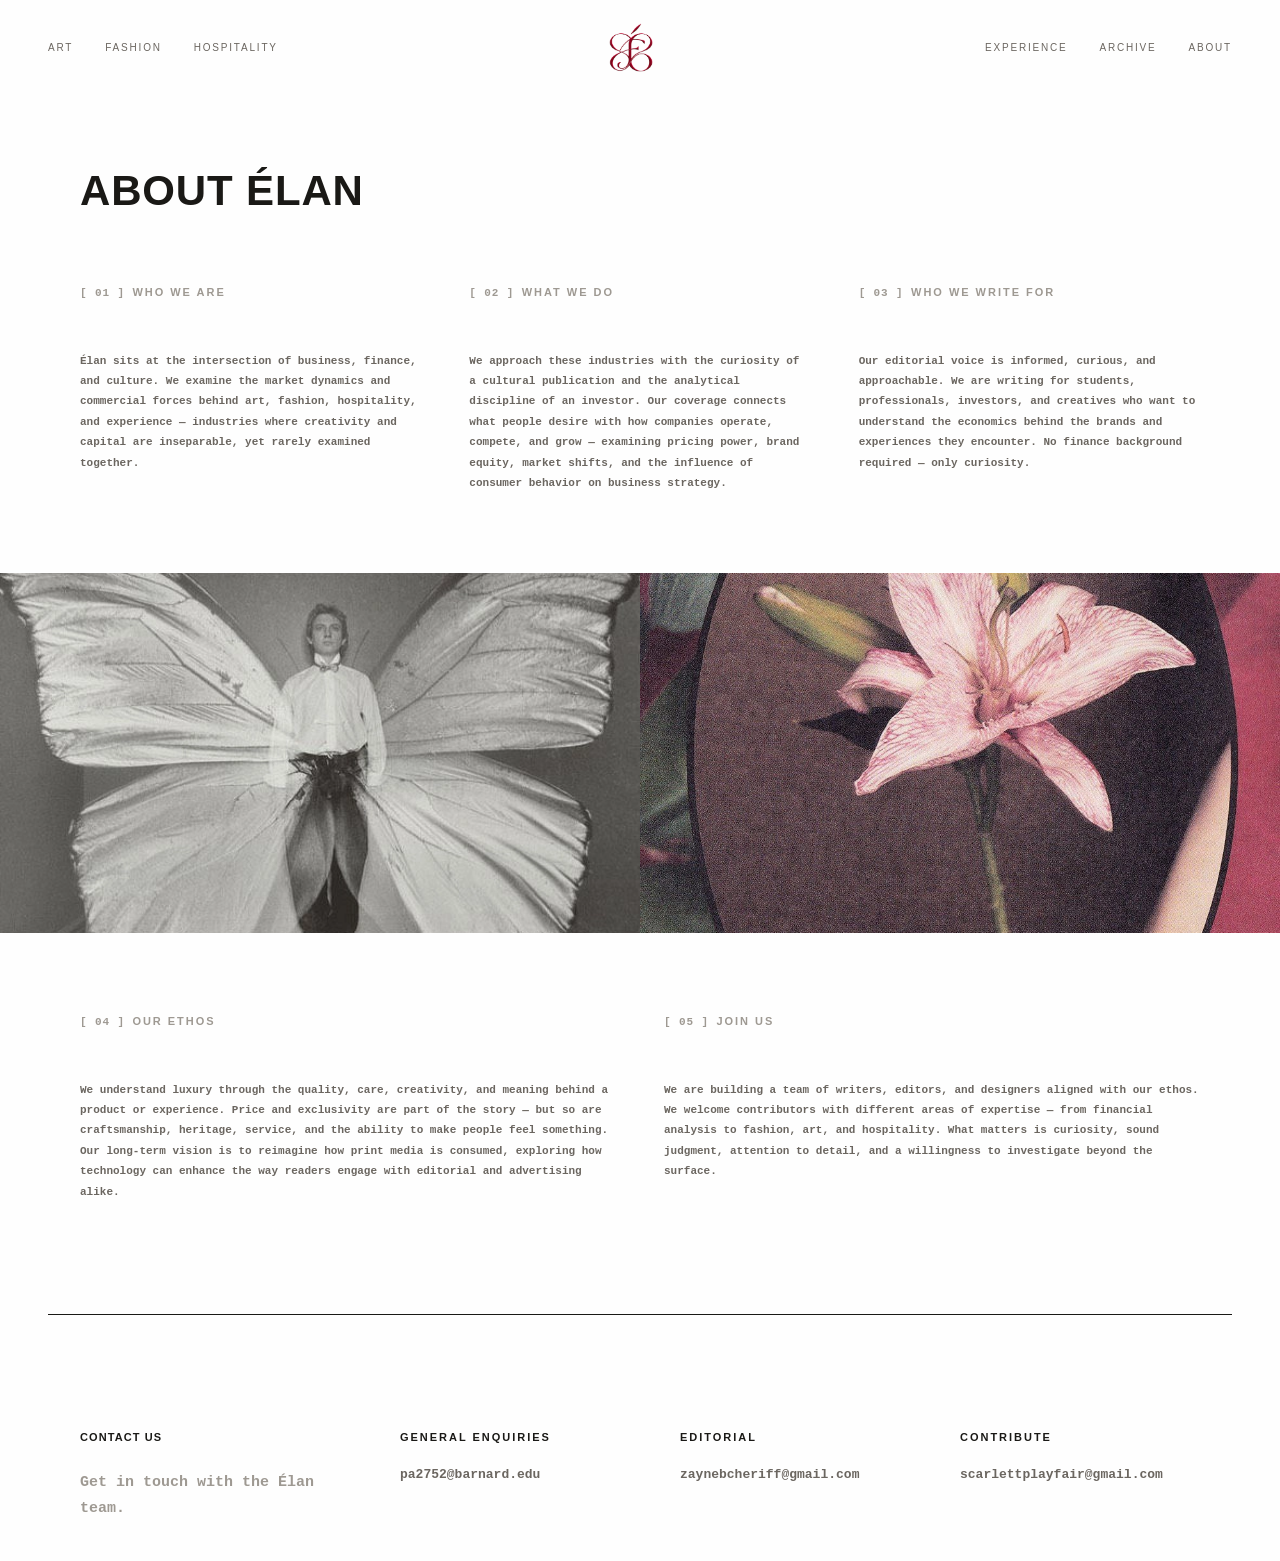
==== about.html @ d8a5c041 "Initial commit — Élan magazine website" ====
<!DOCTYPE html>
<html lang="en">
<head>
  <meta charset="UTF-8" />
  <meta name="viewport" content="width=device-width, initial-scale=1.0" />
  <title>About — Élan</title>
  <link rel="icon" type="image/png" href="logo.png" />
  <link rel="stylesheet" href="style.css" />
  <link rel="stylesheet" href="about.css" />
</head>
<body>

  <!-- NAV -->
  <nav class="nav">
    <div class="nav-left">
      <a href="#">Art</a>
      <a href="#">Fashion</a>
      <a href="#">Hospitality</a>
    </div>
    <div class="nav-logo">
      <a href="index.html"><img src="logo.png" alt="Élan" class="nav-logo-img" /></a>
    </div>
    <div class="nav-right">
      <a href="#">Experience</a>
      <a href="#">Archive</a>
      <a href="#">About</a>
    </div>
  </nav>

  <main class="about-main">

    <div class="about-title-wrap">
      <h1 class="about-title">About Élan</h1>
    </div>

    <!-- THREE COLUMN SECTION -->
    <section class="about-columns">

      <div class="about-col">
        <p class="about-num">[ 01 ] <span class="about-num-title">Who We Are</span></p>
        <p class="about-body">Élan sits at the intersection of business, finance, and culture. We examine the market dynamics and commercial forces behind art, fashion, hospitality, and experience — industries where creativity and capital are inseparable, yet rarely examined together.</p>
      </div>

      <div class="about-col">
        <p class="about-num">[ 02 ] <span class="about-num-title">What We Do</span></p>
        <p class="about-body">We approach these industries with the curiosity of a cultural publication and the analytical discipline of an investor. Our coverage connects what people desire with how companies operate, compete, and grow — examining pricing power, brand equity, market shifts, and the influence of consumer behavior on business strategy.</p>
      </div>

      <div class="about-col">
        <p class="about-num">[ 03 ] <span class="about-num-title">Who We Write For</span></p>
        <p class="about-body">Our editorial voice is informed, curious, and approachable. We are writing for students, professionals, investors, and creatives who want to understand the economics behind the brands and experiences they encounter. No finance background required — only curiosity.</p>
      </div>

    </section>

    <!-- IMAGE PAIR -->
    <section class="about-images">
      <div class="about-img-wrap about-img-dark">
        <img src="img-5.webp" alt="Archive" />
      </div>
      <div class="about-img-wrap about-img-light">
        <img src="img-1.webp" alt="Flora" />
      </div>
    </section>

    <!-- ETHOS -->
    <section class="about-ethos">
      <div class="about-ethos-inner">
        <p class="about-ethos-label">[ 04 ] <span class="about-num-title">Our Ethos</span></p>
        <p class="about-ethos-body">We understand luxury through the quality, care, creativity, and meaning behind a product or experience. Price and exclusivity are part of the story — but so are craftsmanship, heritage, service, and the ability to make people feel something. Our long-term vision is to reimagine how print media is consumed, exploring how technology can enhance the way readers engage with editorial and advertising alike.</p>
      </div>
      <div class="about-ethos-inner">
        <p class="about-ethos-label">[ 05 ] <span class="about-num-title">Join Us</span></p>
        <p class="about-ethos-body">We are building a team of writers, editors, and designers aligned with our ethos. We welcome contributors with different areas of expertise — from financial analysis to fashion, art, and hospitality. What matters is curiosity, sound judgment, attention to detail, and a willingness to investigate beyond the surface.</p>
      </div>
    </section>

    <!-- CONTACT -->
    <section class="about-contact">
      <div class="section-divider"></div>
      <div class="about-contact-inner">
        <div class="about-contact-left">
          <p class="section-label">Contact Us</p>
          <p class="about-contact-sub">Get in touch with the Élan team.</p>
        </div>
        <div class="about-contact-right">
          <div class="about-contact-item">
            <p class="about-contact-label">General Enquiries</p>
            <a href="mailto:pa2752@barnard.edu" class="about-contact-link">pa2752@barnard.edu</a>
          </div>
          <div class="about-contact-item">
            <p class="about-contact-label">Editorial</p>
            <a href="mailto:zaynebcheriff@gmail.com" class="about-contact-link">zaynebcheriff@gmail.com</a>
          </div>
          <div class="about-contact-item">
            <p class="about-contact-label">Contribute</p>
            <a href="mailto:scarlettplayfair@gmail.com" class="about-contact-link">scarlettplayfair@gmail.com</a>
          </div>
        </div>
      </div>
    </section>

  </main>

</body>
</html>
---- style.css ----
/* ── RESET & BASE ── */
*, *::before, *::after { box-sizing: border-box; margin: 0; padding: 0; }

:root {
  --bg: #fefefe;
  --ink: #1a1916;
  --ink-light: #6b6660;
  --ink-faint: #9e9992;
  --rule: #1a1916;
  --sans: 'Helvetica Neue', Helvetica, Arial, sans-serif;
  --serif: 'Times New Roman', Times, serif;
  --mono: 'Courier New', Courier, monospace;
}

html { scroll-behavior: smooth; }

body {
  background: var(--bg);
  color: var(--ink);
  font-family: var(--sans);
  font-size: 13px;
  font-weight: 400;
  line-height: 1.6;
  -webkit-font-smoothing: antialiased;
}

a { color: inherit; text-decoration: none; }

/* ── NAV ── */
.nav {
  display: flex;
  align-items: center;
  justify-content: space-between;
  padding: 22px 48px;
  position: sticky;
  top: 0;
  background: var(--bg);
  z-index: 100;
  border-bottom: 1px solid transparent;
}

.nav-left, .nav-right {
  display: flex;
  gap: 32px;
}

.nav-left a, .nav-right a {
  font-size: 10px;
  letter-spacing: 0.18em;
  text-transform: uppercase;
  color: var(--ink-light);
  transition: color 0.2s;
}

.nav-left a:hover, .nav-right a:hover { color: var(--ink); }

.nav-logo {
  display: flex;
  align-items: center;
  justify-content: center;
}

.nav-logo-img {
  height: 52px;
  width: auto;
  display: block;
}

/* ── PAGE HEADER ── */
.page-header {
  text-align: center;
  padding: 36px 48px 28px;
}

.page-title {
  display: flex;
  align-items: center;
  justify-content: center;
  gap: 18px;
  font-size: 0;
}

.title-sans {
  font-family: var(--sans);
  font-size: 12px;
  font-weight: 400;
  letter-spacing: 0.38em;
  text-transform: uppercase;
  color: var(--ink);
}

.title-italic {
  font-family: var(--serif);
  font-size: 26px;
  font-weight: 700;
  font-style: italic;
  letter-spacing: 0.02em;
  text-transform: none;
}

.title-rule {
  display: inline-block;
  width: 56px;
  height: 1px;
  background: var(--ink);
  vertical-align: middle;
  flex-shrink: 0;
}

/* ── SECTIONS ── */
.section {
  padding: 0 48px 90px;
}

.section:first-of-type {
  padding-top: 48px;
}


.section-label {
  font-size: 11px;
  font-weight: 600;
  letter-spacing: 0.1em;
  text-transform: uppercase;
  color: var(--ink);
  margin-bottom: 24px;
}

.section-divider {
  width: 100%;
  height: 1px;
  background: var(--rule);
  margin-top: 12px;
  margin-bottom: 90px;
}

/* ── SCROLL ROW ── */
.scroll-row-wrap {
  position: relative;
}

.scroll-row {
  display: flex;
  gap: 20px;
  overflow-x: auto;
  overflow-y: visible;
  scrollbar-width: none;
  -ms-overflow-style: none;
  padding-bottom: 4px;
}

.scroll-row::-webkit-scrollbar { display: none; }

.scroll-fade-right {
  position: absolute;
  top: 0; right: 0;
  width: 80px;
  height: calc(100% - 4px);
  background: linear-gradient(to right, transparent, var(--bg));
  pointer-events: none;
}

/* ── CREATOR CARDS ── */
.creators-row {
  align-items: flex-start;
}

.creator-card {
  flex: 0 0 auto;
  width: 175px;
  cursor: pointer;
}

.creator-img {
  width: 175px;
  height: 175px;
  object-fit: cover;
  object-position: center top;
  display: block;
  margin-bottom: 10px;
}

.creator-meta { padding-top: 2px; }

.creator-name {
  font-size: 9px;
  font-weight: 600;
  letter-spacing: 0.12em;
  text-transform: uppercase;
  color: var(--ink);
  line-height: 1.5;
  margin-bottom: 3px;
}

.creator-date {
  font-family: var(--mono);
  font-size: 9px;
  font-weight: 700;
  letter-spacing: 0.04em;
  color: var(--ink-faint);
}

/* ── LOOKBOOKS SECTION ── */
.section-lookbooks {
  padding-left: 0;
  padding-right: 0;
  padding-bottom: 60px;
}

.lookbooks-inner {
  display: flex;
  align-items: center;
  gap: 0;
}

.lookbooks-text {
  flex: 0 0 300px;
  padding: 0 60px;
  text-align: center;
}

.lookbooks-label {
  font-size: 11px;
  font-weight: 600;
  letter-spacing: 0.1em;
  text-transform: uppercase;
  color: var(--ink);
  margin-bottom: 10px;
}

.lookbooks-title {
  font-family: var(--sans);
  font-size: 26px;
  font-weight: 700;
  letter-spacing: 0.04em;
  text-transform: uppercase;
  color: var(--ink);
  line-height: 1;
}

.lookbooks-sub {
  font-size: 10px;
  letter-spacing: 0.08em;
  color: var(--ink-faint);
}

.lookbooks-scroll-wrap {
  flex: 1;
  position: relative;
  overflow: hidden;
  min-height: 360px;
}

.lookbooks-row {
  gap: 14px;
  padding-left: 10px;
  padding-right: 80px;
  align-items: flex-start;
}

.lookbook-card {
  flex: 0 0 auto;
  width: 220px;
  cursor: pointer;
}

.lookbook-img {
  width: 220px;
  height: 340px;
  object-fit: cover;
  object-position: center top;
  display: block;
  margin-bottom: 12px;
}

.lookbook-caption {
  font-size: 9px;
  font-weight: 600;
  letter-spacing: 0.22em;
  text-transform: uppercase;
  color: var(--ink);
  text-align: center;
}

/* Arrow button */
.scroll-arrow {
  position: absolute;
  left: -2px;
  top: 50%;
  transform: translateY(-50%);
  background: none;
  border: none;
  cursor: pointer;
  font-size: 18px;
  color: var(--ink-light);
  z-index: 10;
  padding: 8px 12px;
  transition: color 0.2s;
  line-height: 1;
}

.scroll-arrow:hover { color: var(--ink); }

/* ── INTERVIEWS ── */
.section-interviews { padding-top: 0; padding-bottom: 60px; }

.interviews-grid {
  display: grid;
  grid-template-columns: repeat(3, 1fr);
  gap: 40px;
}

.interview-title {
  font-size: 9.5px;
  font-weight: 600;
  letter-spacing: 0.15em;
  text-transform: uppercase;
  color: var(--ink);
  margin-bottom: 12px;
  line-height: 1.6;
}

.interview-body {
  font-family: var(--mono);
  font-size: 11.5px;
  font-weight: 700;
  color: var(--ink-light);
  line-height: 1.75;
  margin-bottom: 14px;
}

.interview-body em { font-style: italic; }

.read-more {
  font-size: 9px;
  font-weight: 500;
  letter-spacing: 0.18em;
  color: var(--ink);
  text-transform: capitalize;
  transition: letter-spacing 0.25s;
}

.read-more:hover { letter-spacing: 0.28em; }

/* ── PLACEHOLDER IMAGES ── */
.placeholder-img {
  background-color: #ccc;
  display: block;
}

.img-portrait  { background-color: #b8bab5; }
.img-dark      { background-color: #2e2e2e; }
.img-warm      { background-color: #8b4a3c; }
.img-light     { background-color: #ddd8ce; }
.img-mid       { background-color: #9fa89e; }
.img-nature    { background-color: #c4bca8; }

/* ── RESPONSIVE ── */
@media (max-width: 768px) {
  .nav { padding: 18px 24px; }
  .section { padding-left: 24px; padding-right: 24px; }
  .interviews-grid { grid-template-columns: 1fr; gap: 36px; }
  .lookbooks-inner { flex-direction: column; align-items: flex-start; }
  .lookbooks-text { padding: 0 24px 24px; text-align: left; flex: none; }
}
---- about.css ----
/* ── ABOUT PAGE ── */

.about-main {
  padding: 60px 0 0;
}

.about-title-wrap {
  padding: 0 80px 60px;
}

.about-title {
  font-family: var(--sans);
  font-size: 42px;
  font-weight: 900;
  letter-spacing: 0.02em;
  text-transform: uppercase;
  color: var(--ink);
}

/* THREE COLUMNS */
.about-columns {
  display: grid;
  grid-template-columns: repeat(3, 1fr);
  gap: 48px;
  padding: 0 80px 80px;
}

.about-num {
  font-family: var(--mono);
  font-size: 11px;
  font-weight: 700;
  letter-spacing: 0.08em;
  color: var(--ink-faint);
  margin-bottom: 48px;
}

.about-num-title {
  font-family: var(--sans);
  font-size: 11px;
  font-weight: 600;
  letter-spacing: 0.18em;
  text-transform: uppercase;
  color: var(--ink-faint);
}

.about-body {
  font-family: var(--mono);
  font-size: 11px;
  font-weight: 700;
  color: var(--ink-light);
  line-height: 1.85;
}

/* IMAGE PAIR */
.about-images {
  display: grid;
  grid-template-columns: 1fr 1fr;
  gap: 0;
  height: 360px;
}

.about-img-wrap {
  overflow: hidden;
}

.about-img-wrap img {
  width: 100%;
  height: 100%;
  object-fit: cover;
  object-position: center;
  display: block;
}

/* ETHOS */
.about-ethos {
  display: grid;
  grid-template-columns: repeat(2, 1fr);
  gap: 48px;
  padding: 80px 80px 100px;
}

.about-ethos-label {
  font-family: var(--mono);
  font-size: 11px;
  font-weight: 700;
  letter-spacing: 0.08em;
  color: var(--ink-faint);
  margin-bottom: 48px;
}

.about-ethos-body {
  font-family: var(--mono);
  font-size: 11px;
  font-weight: 700;
  color: var(--ink-light);
  line-height: 1.85;
}

/* CONTACT */
.about-contact {
  padding: 0 48px 40px;
}

.about-contact-inner {
  display: flex;
  justify-content: space-between;
  align-items: flex-start;
  padding: 24px 32px 0;
  gap: 80px;
}

.about-contact-left {
  flex: 0 0 240px;
}

.about-contact-sub {
  font-family: var(--mono);
  font-size: 15px;
  font-weight: 700;
  color: var(--ink-faint);
  margin-top: 16px;
  line-height: 1.7;
}

.about-contact-right {
  flex: 1;
  display: grid;
  grid-template-columns: repeat(3, 1fr);
  gap: 40px;
}

.about-contact-label {
  font-family: var(--sans);
  font-size: 11px;
  font-weight: 600;
  letter-spacing: 0.18em;
  text-transform: uppercase;
  color: var(--ink);
  margin-bottom: 18px;
}

.about-contact-link {
  font-family: var(--mono);
  font-size: 13px;
  font-weight: 700;
  color: var(--ink-light);
  text-decoration: none;
  transition: color 0.2s;
}

.about-contact-link:hover {
  color: var(--ink);
}
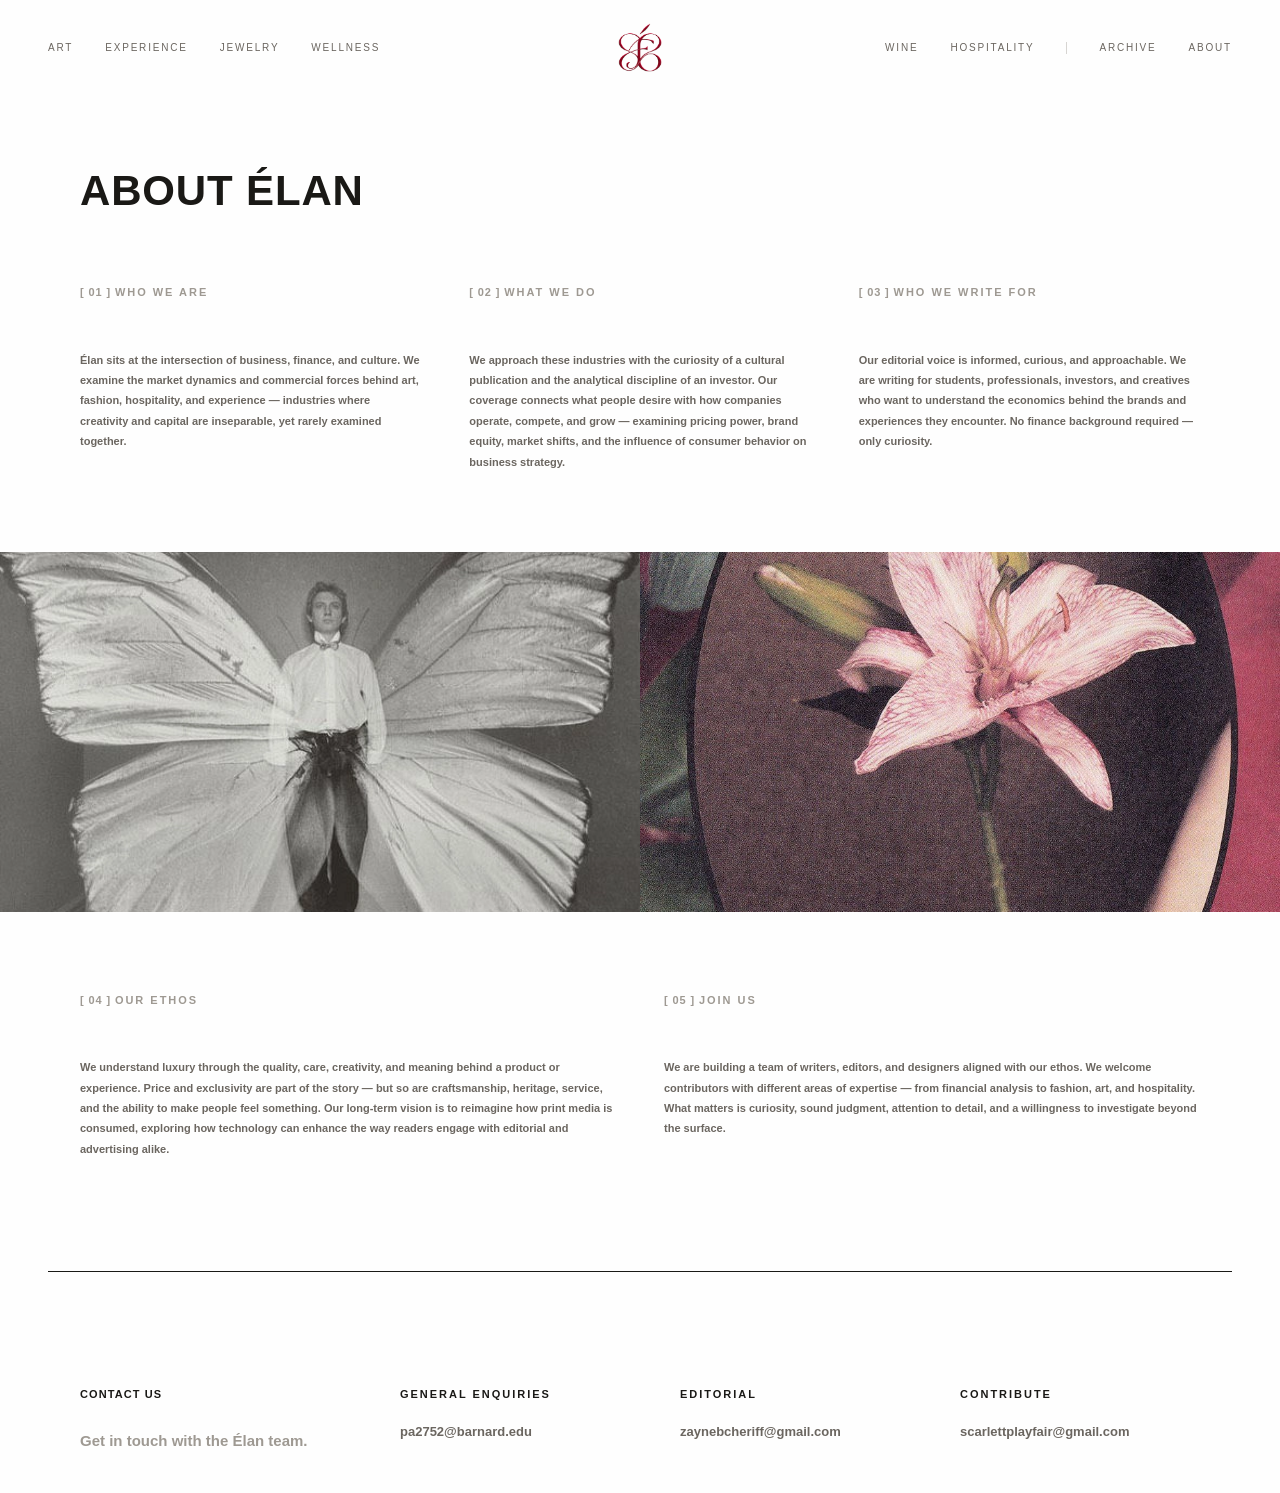
==== commit 88ecdc2d: "Add category pages, archive search, updated nav and content Co-Authored-By: Claude Sonnet 4.6 <norep" ====
--- a/about.html
+++ b/about.html
@@ -13,17 +13,20 @@
   <!-- NAV -->
   <nav class="nav">
     <div class="nav-left">
-      <a href="#">Art</a>
-      <a href="#">Fashion</a>
-      <a href="#">Hospitality</a>
+      <a href="art.html">Art</a>
+      <a href="experience.html">Experience</a>
+      <a href="jewelry.html">Jewelry</a>
+      <a href="wellness.html">Wellness</a>
     </div>
     <div class="nav-logo">
       <a href="index.html"><img src="logo.png" alt="Élan" class="nav-logo-img" /></a>
     </div>
     <div class="nav-right">
-      <a href="#">Experience</a>
-      <a href="#">Archive</a>
-      <a href="#">About</a>
+      <a href="wine.html">Wine</a>
+      <a href="hospitality.html">Hospitality</a>
+      <span class="nav-divider"></span>
+      <a href="archive.html">Archive</a>
+      <a href="about.html">About</a>
     </div>
   </nav>
 
--- a/style.css
+++ b/style.css
@@ -42,6 +42,11 @@
 .nav-left, .nav-right {
   display: flex;
   gap: 32px;
+  flex: 1;
+}
+
+.nav-right {
+  justify-content: flex-end;
 }
 
 .nav-left a, .nav-right a {
@@ -50,6 +55,15 @@
   text-transform: uppercase;
   color: var(--ink-light);
   transition: color 0.2s;
+}
+
+.nav-right .nav-divider {
+  width: 1px;
+  height: 12px;
+  background: var(--ink-faint);
+  opacity: 0.4;
+  align-self: center;
+  flex-shrink: 0;
 }
 
 .nav-left a:hover, .nav-right a:hover { color: var(--ink); }
@@ -193,9 +207,9 @@
 }
 
 .creator-date {
-  font-family: var(--mono);
+  font-family: var(--sans);
   font-size: 9px;
-  font-weight: 700;
+  font-weight: 400;
   letter-spacing: 0.04em;
   color: var(--ink-faint);
 }
@@ -301,6 +315,169 @@
 
 .scroll-arrow:hover { color: var(--ink); }
 
+/* ── IN FOCUS ── */
+.section-infocus { padding-bottom: 0; }
+.section-infocus .section-divider { margin-bottom: 32px; }
+
+.infocus-list {
+  display: flex;
+  flex-direction: column;
+}
+
+.infocus-card {
+  display: flex;
+  align-items: center;
+  gap: 36px;
+  padding: 28px 0;
+  border-bottom: 1px solid var(--rule);
+  cursor: pointer;
+}
+
+.infocus-card:last-child { border-bottom: none; }
+
+.view-more {
+  display: flex;
+  align-items: center;
+  justify-content: flex-end;
+  gap: 8px;
+  margin-top: 28px;
+  font-family: var(--sans);
+  font-size: 11px;
+  font-weight: 500;
+  letter-spacing: 0.16em;
+  text-transform: uppercase;
+  color: var(--ink);
+  text-decoration: none;
+  transition: gap 0.25s;
+}
+
+.view-more:hover { gap: 14px; }
+
+.view-more svg {
+  width: 16px;
+  height: 16px;
+}
+.infocus-card:first-child { padding-top: 0; }
+
+.infocus-img {
+  width: 200px;
+  height: 140px;
+  object-fit: cover;
+  object-position: center top;
+  flex-shrink: 0;
+}
+
+.infocus-text { flex: 1; }
+
+.infocus-category {
+  font-family: var(--sans);
+  font-size: 9px;
+  font-weight: 700;
+  letter-spacing: 0.22em;
+  text-transform: uppercase;
+  color: var(--ink);
+  margin-bottom: 10px;
+}
+
+.infocus-title {
+  font-family: var(--serif);
+  font-size: 24px;
+  font-weight: 700;
+  line-height: 1.2;
+  color: var(--ink);
+  margin-bottom: 12px;
+  letter-spacing: -0.01em;
+}
+
+.infocus-meta {
+  font-family: var(--sans);
+  font-size: 11px;
+  font-weight: 300;
+  color: var(--ink-faint);
+  letter-spacing: 0.02em;
+}
+
+/* ── EDITORIALS ── */
+.section-editorials { padding-bottom: 90px; }
+
+.editorials-list {
+  display: grid;
+  grid-template-columns: repeat(4, 1fr);
+  gap: 28px;
+}
+
+.editorial-card {
+  cursor: pointer;
+}
+
+.editorial-category {
+  font-family: var(--sans);
+  font-size: 9px;
+  font-weight: 600;
+  letter-spacing: 0.22em;
+  text-transform: uppercase;
+  color: var(--ink);
+  display: block;
+  margin-bottom: 12px;
+}
+
+.editorial-body {
+  display: flex;
+  flex-direction: column;
+  gap: 16px;
+}
+
+.editorial-text {
+  flex: 1;
+}
+
+.editorial-title {
+  font-family: var(--serif);
+  font-size: 22px;
+  font-weight: 700;
+  font-style: normal;
+  line-height: 1.2;
+  color: var(--ink);
+  margin-bottom: 14px;
+  letter-spacing: -0.01em;
+}
+
+.editorial-desc {
+  font-family: var(--sans);
+  font-size: 13px;
+  font-weight: 300;
+  color: var(--ink-light);
+  line-height: 1.7;
+  margin-bottom: 14px;
+  max-width: 480px;
+}
+
+.editorial-read {
+  font-family: var(--sans);
+  font-size: 11px;
+  font-weight: 400;
+  color: var(--ink-faint);
+  letter-spacing: 0.04em;
+  display: flex;
+  align-items: center;
+  gap: 6px;
+}
+
+.read-icon {
+  width: 13px;
+  height: 13px;
+  color: var(--ink-faint);
+  flex-shrink: 0;
+}
+
+.editorial-img {
+  width: 100%;
+  height: 160px;
+  object-fit: cover;
+  object-position: center top;
+  display: block;
+}
+
 /* ── INTERVIEWS ── */
 .section-interviews { padding-top: 0; padding-bottom: 60px; }
 
@@ -321,9 +498,9 @@
 }
 
 .interview-body {
-  font-family: var(--mono);
-  font-size: 11.5px;
-  font-weight: 700;
+  font-family: var(--sans);
+  font-size: 13px;
+  font-weight: 300;
   color: var(--ink-light);
   line-height: 1.75;
   margin-bottom: 14px;
--- a/about.css
+++ b/about.css
@@ -26,7 +26,7 @@
 }
 
 .about-num {
-  font-family: var(--mono);
+  font-family: var(--sans);
   font-size: 11px;
   font-weight: 700;
   letter-spacing: 0.08em;
@@ -44,7 +44,7 @@
 }
 
 .about-body {
-  font-family: var(--mono);
+  font-family: var(--sans);
   font-size: 11px;
   font-weight: 700;
   color: var(--ink-light);
@@ -80,7 +80,7 @@
 }
 
 .about-ethos-label {
-  font-family: var(--mono);
+  font-family: var(--sans);
   font-size: 11px;
   font-weight: 700;
   letter-spacing: 0.08em;
@@ -89,7 +89,7 @@
 }
 
 .about-ethos-body {
-  font-family: var(--mono);
+  font-family: var(--sans);
   font-size: 11px;
   font-weight: 700;
   color: var(--ink-light);
@@ -114,7 +114,7 @@
 }
 
 .about-contact-sub {
-  font-family: var(--mono);
+  font-family: var(--sans);
   font-size: 15px;
   font-weight: 700;
   color: var(--ink-faint);
@@ -140,7 +140,7 @@
 }
 
 .about-contact-link {
-  font-family: var(--mono);
+  font-family: var(--sans);
   font-size: 13px;
   font-weight: 700;
   color: var(--ink-light);
